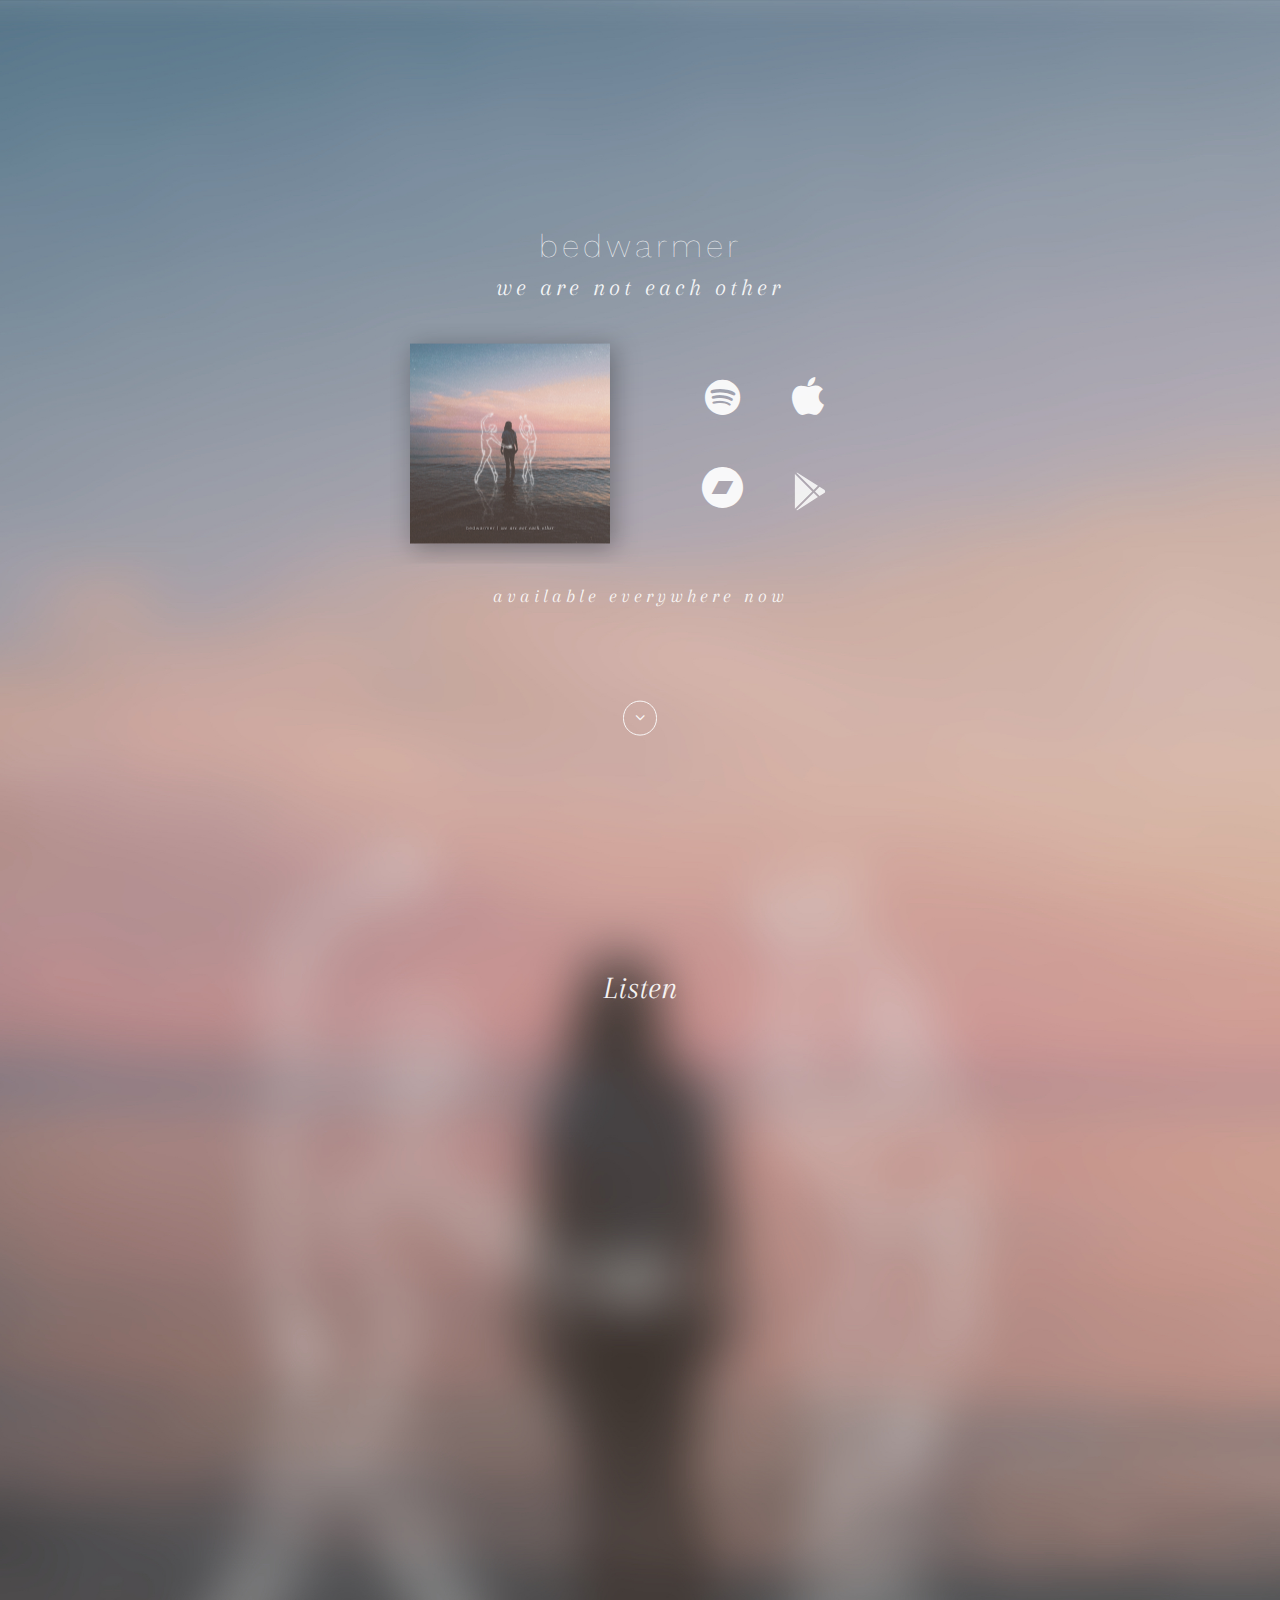
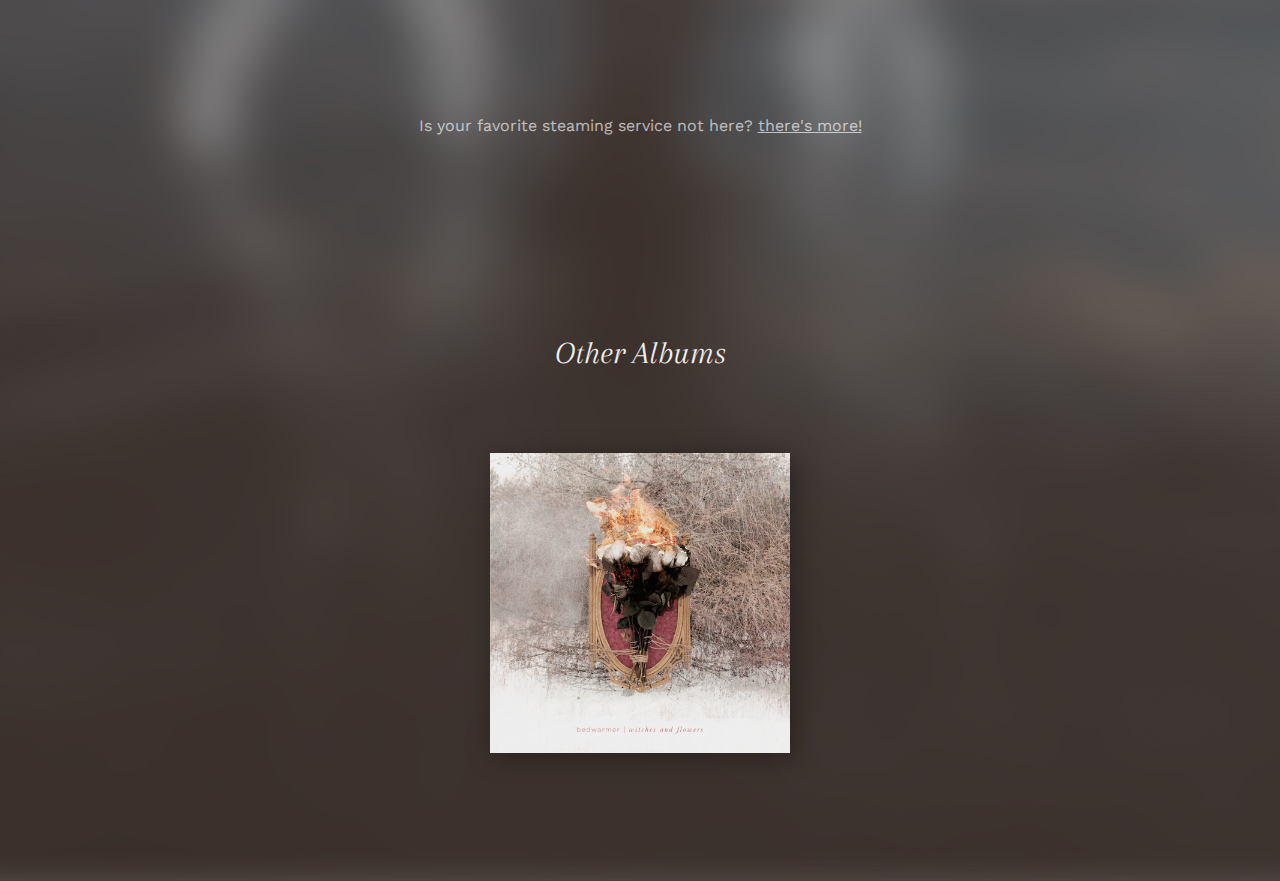
==== waneo.html @ 19a5eccc "add second page, need to update links" ====
<!doctype html>
<html class="no-js" lang="">
    <head>
        <meta charset="utf-8">
        <meta http-equiv="x-ua-compatible" content="ie=edge">
        <title>bedwarmer | we are not each other</title>
        <meta name="description" content="bedwarmer | we are not each other">
        <meta name="viewport" content="width=device-width, initial-scale=1">

        <!-- Twitter Card data -->
        <meta name="twitter:card" value="summary">

        <!-- Open Graph data -->
        <meta property="og:title" content="bedwarmer | we are not each other" />
        <meta property="og:type" content="website" />
        <meta property="og:image" content="http://www.bedwarmermusic.com/img/album-small.jpg" />
        <meta property="og:description" content="bedwarmer | we are not each other" />

        <link rel="apple-touch-icon" href="apple-touch-icon.png">
        <link rel="icon" href="favicon.ico?v=1"/>
        <link rel="stylesheet" href="css/normalize.css">
        <link rel="stylesheet" href="css/main.css">
        <link rel="stylesheet" href="css/app.css">
        <link rel="stylesheet" href="css/font-awesome.min.css">
        <link href="https://fonts.googleapis.com/css?family=Arapey:400i|Work+Sans:200" rel="stylesheet">
        <script src="js/vendor/modernizr-2.8.3.min.js"></script>

        <script src="https://code.jquery.com/jquery-1.12.0.min.js"></script>
        <script>window.jQuery || document.write('<script src="js/vendor/jquery-1.12.0.min.js"><\/script>')</script>
        <script src="js/plugins.js"></script>
        <script src="js/main.js"></script>
        <script>
          (function(i,s,o,g,r,a,m){i['GoogleAnalyticsObject']=r;i[r]=i[r]||function(){
          (i[r].q=i[r].q||[]).push(arguments)},i[r].l=1*new Date();a=s.createElement(o),
          m=s.getElementsByTagName(o)[0];a.async=1;a.src=g;m.parentNode.insertBefore(a,m)
          })(window,document,'script','https://www.google-analytics.com/analytics.js','ga');

          ga('create', 'UA-57907022-4', 'auto');
          ga('send', 'pageview');
        </script>
    </head>
    <body class="waneo" style="display: none;">
        <div class="wrapper">
            <section class="container">

                <h1>bedwarmer</h1>
                <h2>we are not each other</h2>

                <section class="middle flex-grid flex-wrap">
                    <div class="album">
                        <img src="img/album.jpg"/>
                    </div>

                    <ul class="available flex-grid flex-wrap">
                        <li class="spotify col">
                            <a href="https://open.spotify.com/album/13ALh5FyatubTwuBxMPYUK">
                                <span class="service-icon fa fa-spotify"></span>
                            </a>
                        </li>
                        <li class="apple col">
                            <a href="http://itunes.apple.com/album/id1211998874?app=music">
                                <span class="service-icon fa fa-apple"></span>
                            </a>
                        </li>
                        <li class="bandcamp col">
                            <a href="https://bedwarmer.bandcamp.com/">
                                <span class="service-icon fa fa-bandcamp"></span>
                            </a>
                        </li>
                        <li class="google col">
                            <a href="https://play.google.com/store/music/album/Bedwarmer_We_Are_Not_Each_Other?id=Bati4kylweuporjiycmozflycgi">
                                <svg class="service-icon" fill="#FFFFFF" fill-opacity="0.9" xmlns="http://www.w3.org/2000/svg" viewBox="0 0 24 24" width="45" height="45">
                                    <path d="M 6.15625 2 C 6.020375 1.980875 5.8785 1.99625 5.75 2.03125 L 15 11.28125 L 17.3125 9 L 6.53125 2.15625 C 6.40325 2.07375 6.292125 2.019125 6.15625 2 z M 5.03125 2.75 C 5.00925 2.831 5 2.909 5 3 L 5 21 C 5 21.091 5.00925 21.169 5.03125 21.25 L 14.28125 12 L 5.03125 2.75 z M 18.15625 9.53125 L 15.71875 12 L 18.15625 14.46875 L 20.6875 12.84375 C 21.2955 12.44875 21.2965 11.55025 20.6875 11.15625 L 18.15625 9.53125 z M 15 12.71875 L 5.75 21.96875 C 6.007 22.03875 6.27525 22.00875 6.53125 21.84375 L 17.3125 15 L 15 12.71875 z"/>
                                </svg>
                            </a>
                        </li>
                    </ul>
                </section>

                <h3>available everywhere now</h3>

                <button class="next">
                    <span class="fa fa-angle-down"></span>
                </button>

            </section>
        </div>

        <div id="listen" class="listen">
            <h1>Listen</h1>

            <iframe style="border: 0; width: 700px; height: 274px;" src="https://bandcamp.com/EmbeddedPlayer/album=2446442511/size=large/bgcol=ffffff/linkcol=333333/artwork=small/transparent=true/" seamless><a href="http://bedwarmer.bandcamp.com/album/we-are-not-each-other">We Are Not Each Other by Bedwarmer</a></iframe>

            <div class="prompt">
                Is your favorite steaming service not here? <a href="http://hyperurl.co/rpjq3q">there's more!</a>
            </div>
        </div>
        <div id="other" class="other">
            <h1>Other Albums</h1>
            <div class="flex-grid flex-justify-center">
                <a href="index.html">
                    <img class="shadow" src="img/waf-album-small.jpg">
                </a>
            </div>
        </div>
        <script src="js/vendor/smoothscroll.js"></script>
        <script src="js/main.js"></script>
    </body>
</html>
---- css/main.css ----
/*! HTML5 Boilerplate v5.3.0 | MIT License | https://html5boilerplate.com/ */

/*
 * What follows is the result of much research on cross-browser styling.
 * Credit left inline and big thanks to Nicolas Gallagher, Jonathan Neal,
 * Kroc Camen, and the H5BP dev community and team.
 */

/* ==========================================================================
   Base styles: opinionated defaults
   ========================================================================== */

html {
    color: #222;
    font-size: 1em;
    line-height: 1.4;
}

/*
 * Remove text-shadow in selection highlight:
 * https://twitter.com/miketaylr/status/12228805301
 *
 * These selection rule sets have to be separate.
 * Customize the background color to match your design.
 */

::-moz-selection {
    background: #b3d4fc;
    text-shadow: none;
}

::selection {
    background: #b3d4fc;
    text-shadow: none;
}

/*
 * A better looking default horizontal rule
 */

hr {
    display: block;
    height: 1px;
    border: 0;
    border-top: 1px solid #ccc;
    margin: 1em 0;
    padding: 0;
}

/*
 * Remove the gap between audio, canvas, iframes,
 * images, videos and the bottom of their containers:
 * https://github.com/h5bp/html5-boilerplate/issues/440
 */

audio,
canvas,
iframe,
img,
svg,
video {
    vertical-align: middle;
}

/*
 * Remove default fieldset styles.
 */

fieldset {
    border: 0;
    margin: 0;
    padding: 0;
}

/*
 * Allow only vertical resizing of textareas.
 */

textarea {
    resize: vertical;
}

/* ==========================================================================
   Browser Upgrade Prompt
   ========================================================================== */

.browserupgrade {
    margin: 0.2em 0;
    background: #ccc;
    color: #000;
    padding: 0.2em 0;
}

/* ==========================================================================
   Author's custom styles
   ========================================================================== */

















/* ==========================================================================
   Helper classes
   ========================================================================== */

/*
 * Hide visually and from screen readers
 */

.hidden {
    display: none !important;
}

/*
 * Hide only visually, but have it available for screen readers:
 * http://snook.ca/archives/html_and_css/hiding-content-for-accessibility
 */

.visuallyhidden {
    border: 0;
    clip: rect(0 0 0 0);
    height: 1px;
    margin: -1px;
    overflow: hidden;
    padding: 0;
    position: absolute;
    width: 1px;
}

/*
 * Extends the .visuallyhidden class to allow the element
 * to be focusable when navigated to via the keyboard:
 * https://www.drupal.org/node/897638
 */

.visuallyhidden.focusable:active,
.visuallyhidden.focusable:focus {
    clip: auto;
    height: auto;
    margin: 0;
    overflow: visible;
    position: static;
    width: auto;
}

/*
 * Hide visually and from screen readers, but maintain layout
 */

.invisible {
    visibility: hidden;
}

/*
 * Clearfix: contain floats
 *
 * For modern browsers
 * 1. The space content is one way to avoid an Opera bug when the
 *    `contenteditable` attribute is included anywhere else in the document.
 *    Otherwise it causes space to appear at the top and bottom of elements
 *    that receive the `clearfix` class.
 * 2. The use of `table` rather than `block` is only necessary if using
 *    `:before` to contain the top-margins of child elements.
 */

.clearfix:before,
.clearfix:after {
    content: " "; /* 1 */
    display: table; /* 2 */
}

.clearfix:after {
    clear: both;
}

/* ==========================================================================
   EXAMPLE Media Queries for Responsive Design.
   These examples override the primary ('mobile first') styles.
   Modify as content requires.
   ========================================================================== */

@media only screen and (min-width: 35em) {
    /* Style adjustments for viewports that meet the condition */
}

@media print,
       (-webkit-min-device-pixel-ratio: 1.25),
       (min-resolution: 1.25dppx),
       (min-resolution: 120dpi) {
    /* Style adjustments for high resolution devices */
}

/* ==========================================================================
   Print styles.
   Inlined to avoid the additional HTTP request:
   http://www.phpied.com/delay-loading-your-print-css/
   ========================================================================== */

@media print {
    *,
    *:before,
    *:after,
    *:first-letter,
    *:first-line {
        background: transparent !important;
        color: #000 !important; /* Black prints faster:
                                   http://www.sanbeiji.com/archives/953 */
        box-shadow: none !important;
        text-shadow: none !important;
    }

    a,
    a:visited {
        text-decoration: underline;
    }

    a[href]:after {
        content: " (" attr(href) ")";
    }

    abbr[title]:after {
        content: " (" attr(title) ")";
    }

    /*
     * Don't show links that are fragment identifiers,
     * or use the `javascript:` pseudo protocol
     */

    a[href^="#"]:after,
    a[href^="javascript:"]:after {
        content: "";
    }

    pre,
    blockquote {
        border: 1px solid #999;
        page-break-inside: avoid;
    }

    /*
     * Printing Tables:
     * http://css-discuss.incutio.com/wiki/Printing_Tables
     */

    thead {
        display: table-header-group;
    }

    tr,
    img {
        page-break-inside: avoid;
    }

    img {
        max-width: 100% !important;
    }

    p,
    h2,
    h3 {
        orphans: 3;
        widows: 3;
    }

    h2,
    h3 {
        page-break-after: avoid;
    }
}
---- css/app.css ----
html, body {
    width: 100%;
    font-family: 'Work Sans', sans-serif;
    background-size: cover;
    color: white;
    background-position: 50% 50%;
    background-repeat: no-repeat;
}

body.waf {
  background-image: url('../img/waf-background.jpg');
}

body.waneo {
  background-image: url('../img/background.jpg');
}

.flex-grid {
  display: flex;
}

.flex-wrap {
  flex-wrap: wrap;
}

.flex-justify-center {
  justify-content: center;
}

.other {
    padding: 10vw;
}

.other h1 {
    margin-bottom: 6vw;
}

.other a {
    width: 50vw;
    max-width: 300px;
}

.other a img {
    max-width: 100%;
}

.wrapper {
    position: relative;
    width: 100%;
    min-height: 500px;
    height: 100vh;
}

.container {
    position: absolute;
    top: 50vh;
    padding-bottom: 10vh;
    width: 500px;
    max-width: 100%;
    left: 50%;
    transform: translateY(-50%) translateX(-50%);
}

.container .album img {
    margin: 20px auto;
    max-width: 200px;
    width: 100%;
    height: auto;
    -webkit-box-shadow: 4px 4px 24px 0 rgba(0,0,0,0.35);
    -moz-box-shadow: 4px 4px 24px 0 rgba(0,0,0,0.35);
    box-shadow: 4px 4px 24px 0 rgba(0,0,0,0.35);
}

.shadow {
    -webkit-box-shadow: 4px 4px 24px 0 rgba(0,0,0,0.35);
    -moz-box-shadow: 4px 4px 24px 0 rgba(0,0,0,0.35);
    box-shadow: 4px 4px 24px 0 rgba(0,0,0,0.35);
}

.container h1,
.container h2,
.container h3 {
    font-weight:lighter;
    letter-spacing: 4px;
    text-align: center;
}

.container h1 {
    top: 20px;
    position: relative;
}

.container h2,
.container h3,
.listen h1,
.other h1 {
    text-align: center;
    font-family: 'Arapey', serif;
    font-weight: lighter;
    font-style: italic;
}

.middle {
    overflow: auto;
    position: relative;
}

.album {
    float: left;
    padding-left: 20px;
}

.album,
.available {
    width: 50%;
    box-sizing: border-box;
}

.available {
    padding: 0 40px;
    margin: 30px auto;
    float: right;
    list-style-type: none;
}

.available li {
    position: relative;
}

.available li a {
    position: absolute;
    top: 50%;
    left: 50%;
    transform: translateX(-50%) translateY(-50%);
}

.available li,
.available a {
    font-size: 1.6em;
    color: white;
}

.available li {
    width: 50%;
    float: left;
    display: inline-block;
}

.next {
    transform: translateX(-50%);
    left: 50%;
    position: absolute;
    background: transparent;
    border: 1px solid white;
    padding: 5px 11px;
    border-radius: 1000px;
    bottom: -2vh;
    -webkit-transition: bottom 0.5s;
    -moz-transition: bottom 0.5s;
    -o-transition: bottom 0.5s;
    transition: bottom 0.5s;
}

.next:hover {
    bottom: -2.5vh;
}

.listen {
    width: 100%;
    position: relative;
    min-height: 93vh;
    padding-top: 5vh;
}

.listen iframe,
.listen .prompt {
    left: 50%;
    max-width:90vw;
    position: absolute;
    transform: translateX(-50%);
}

.listen iframe {
    top: 30vh;
}

.listen .prompt {
    bottom: 5vh;
    opacity: 0.7;
    -webkit-transition: opacity 0.3s;
    -moz-transition: opacity 0.3s;
    -o-transition: opacity 0.3s;
    transition: opacity 0.3s;
}

.listen .prompt:hover {
    opacity:1;
}

.listen .prompt a {
    color: white;
}

@media(max-height: 460px) {
    body {
        padding: 50px 0;
    }
}

@media(max-width: 460px) {
    .available {
        margin: 5.5vw auto;
    }
}
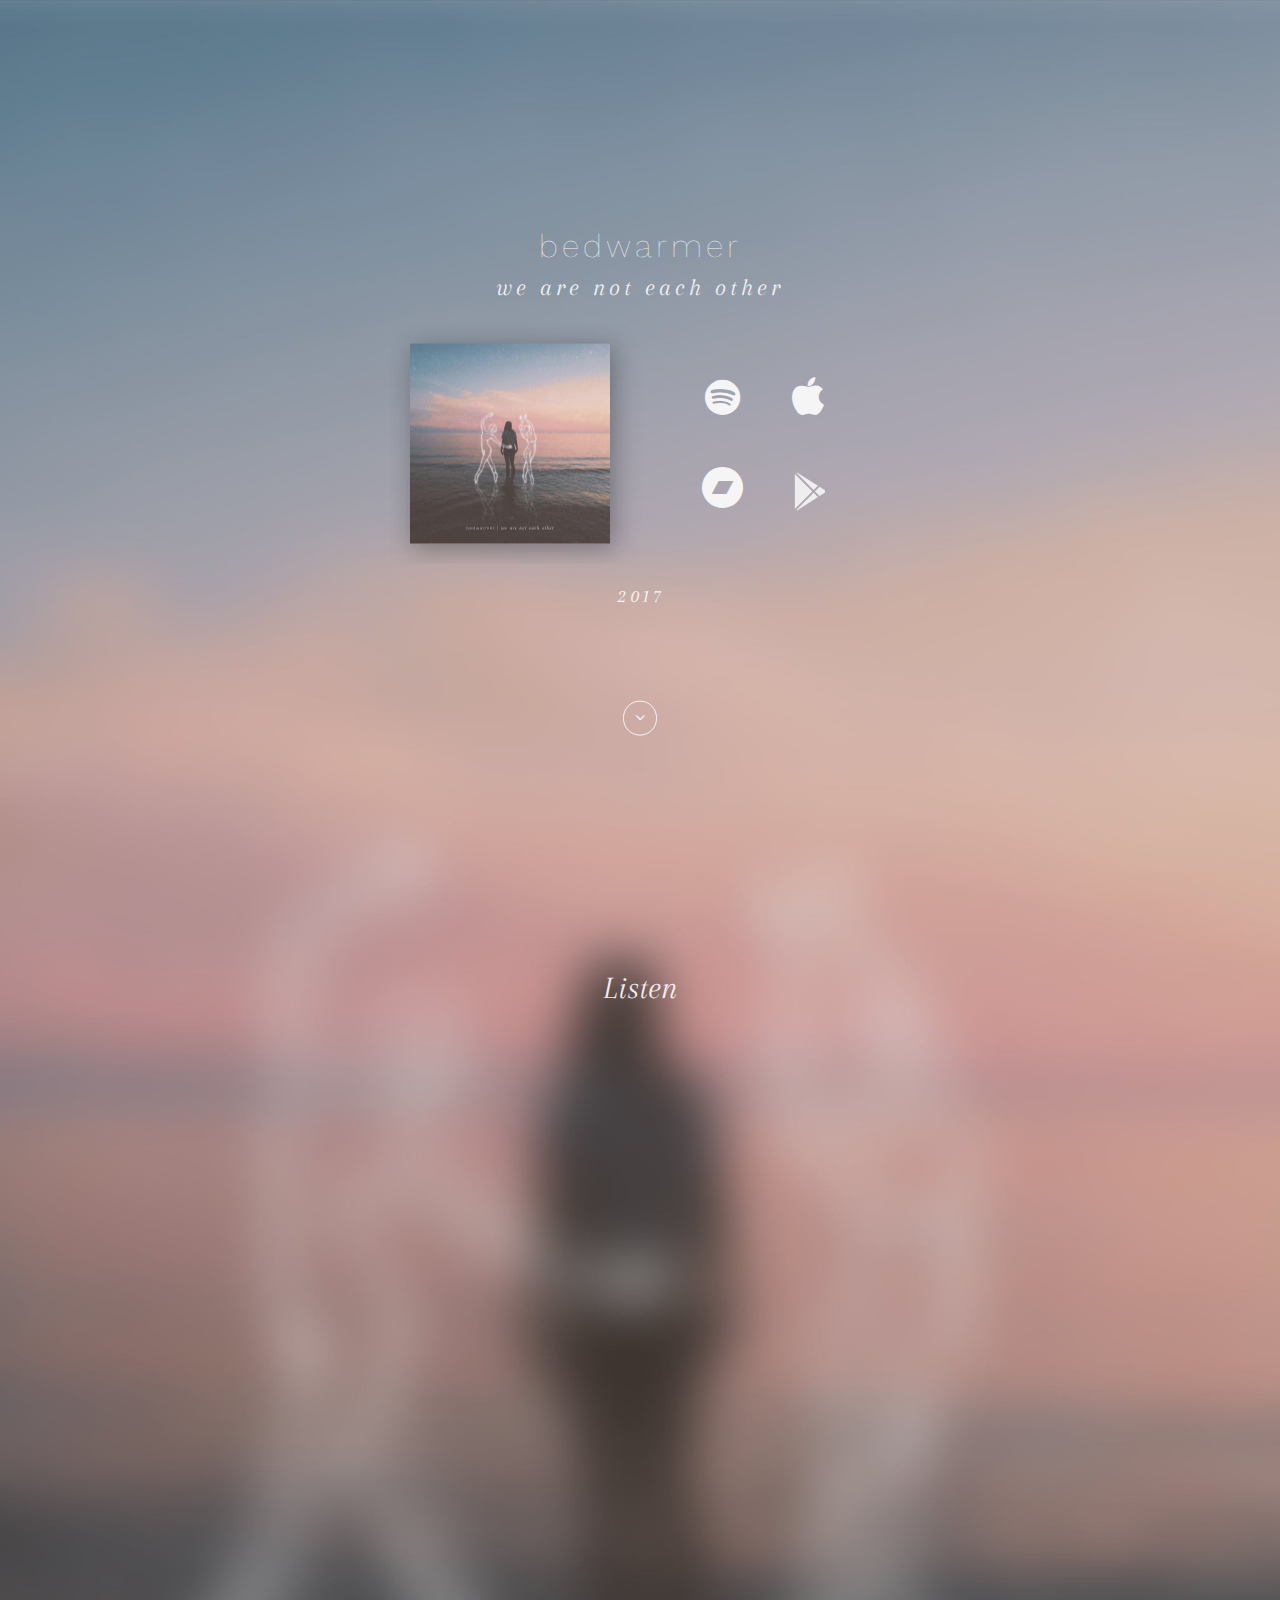
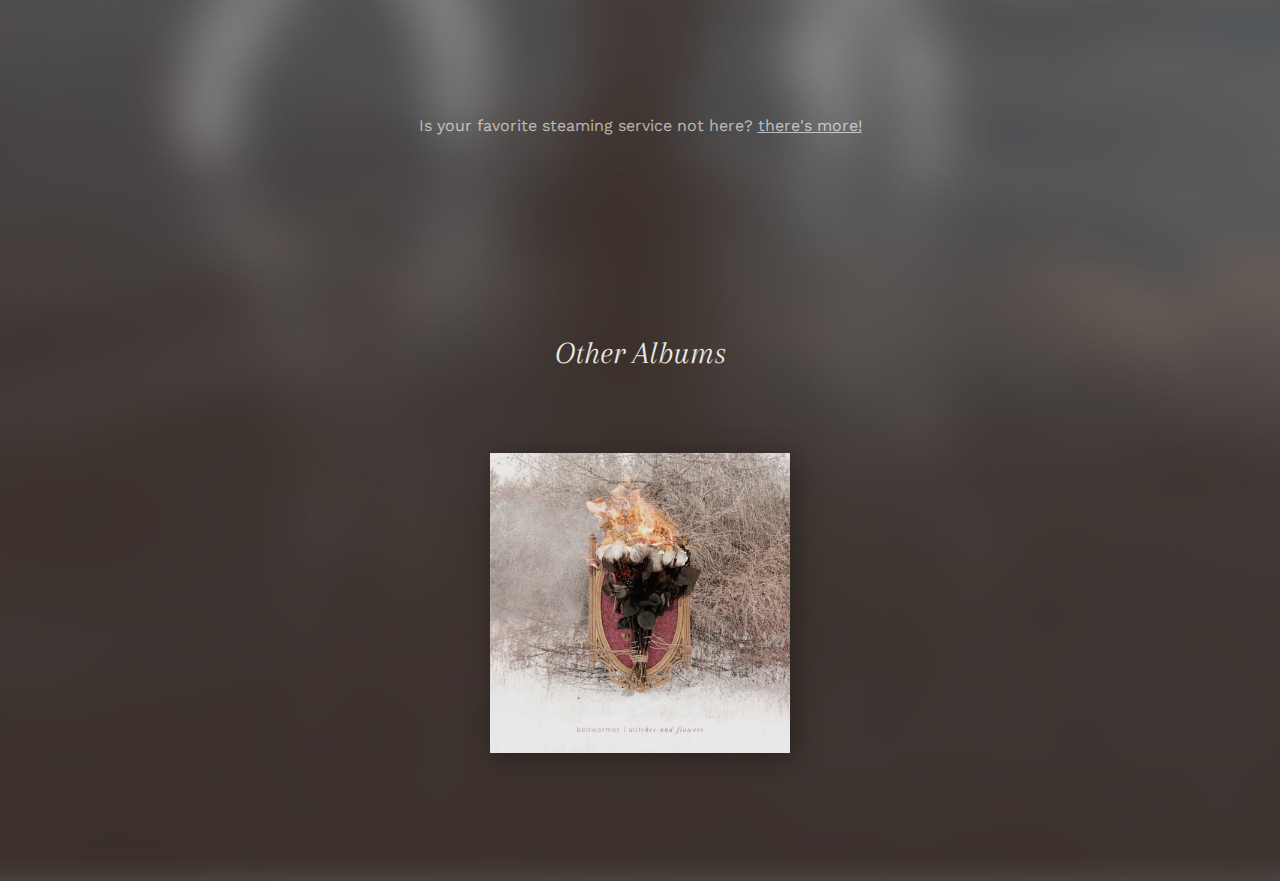
==== commit 33382552: "update waneo subheading" ====
--- a/waneo.html
+++ b/waneo.html
@@ -77,7 +77,7 @@
                     </ul>
                 </section>
 
-                <h3>available everywhere now</h3>
+                <h3>2017</h3>
 
                 <button class="next">
                     <span class="fa fa-angle-down"></span>
